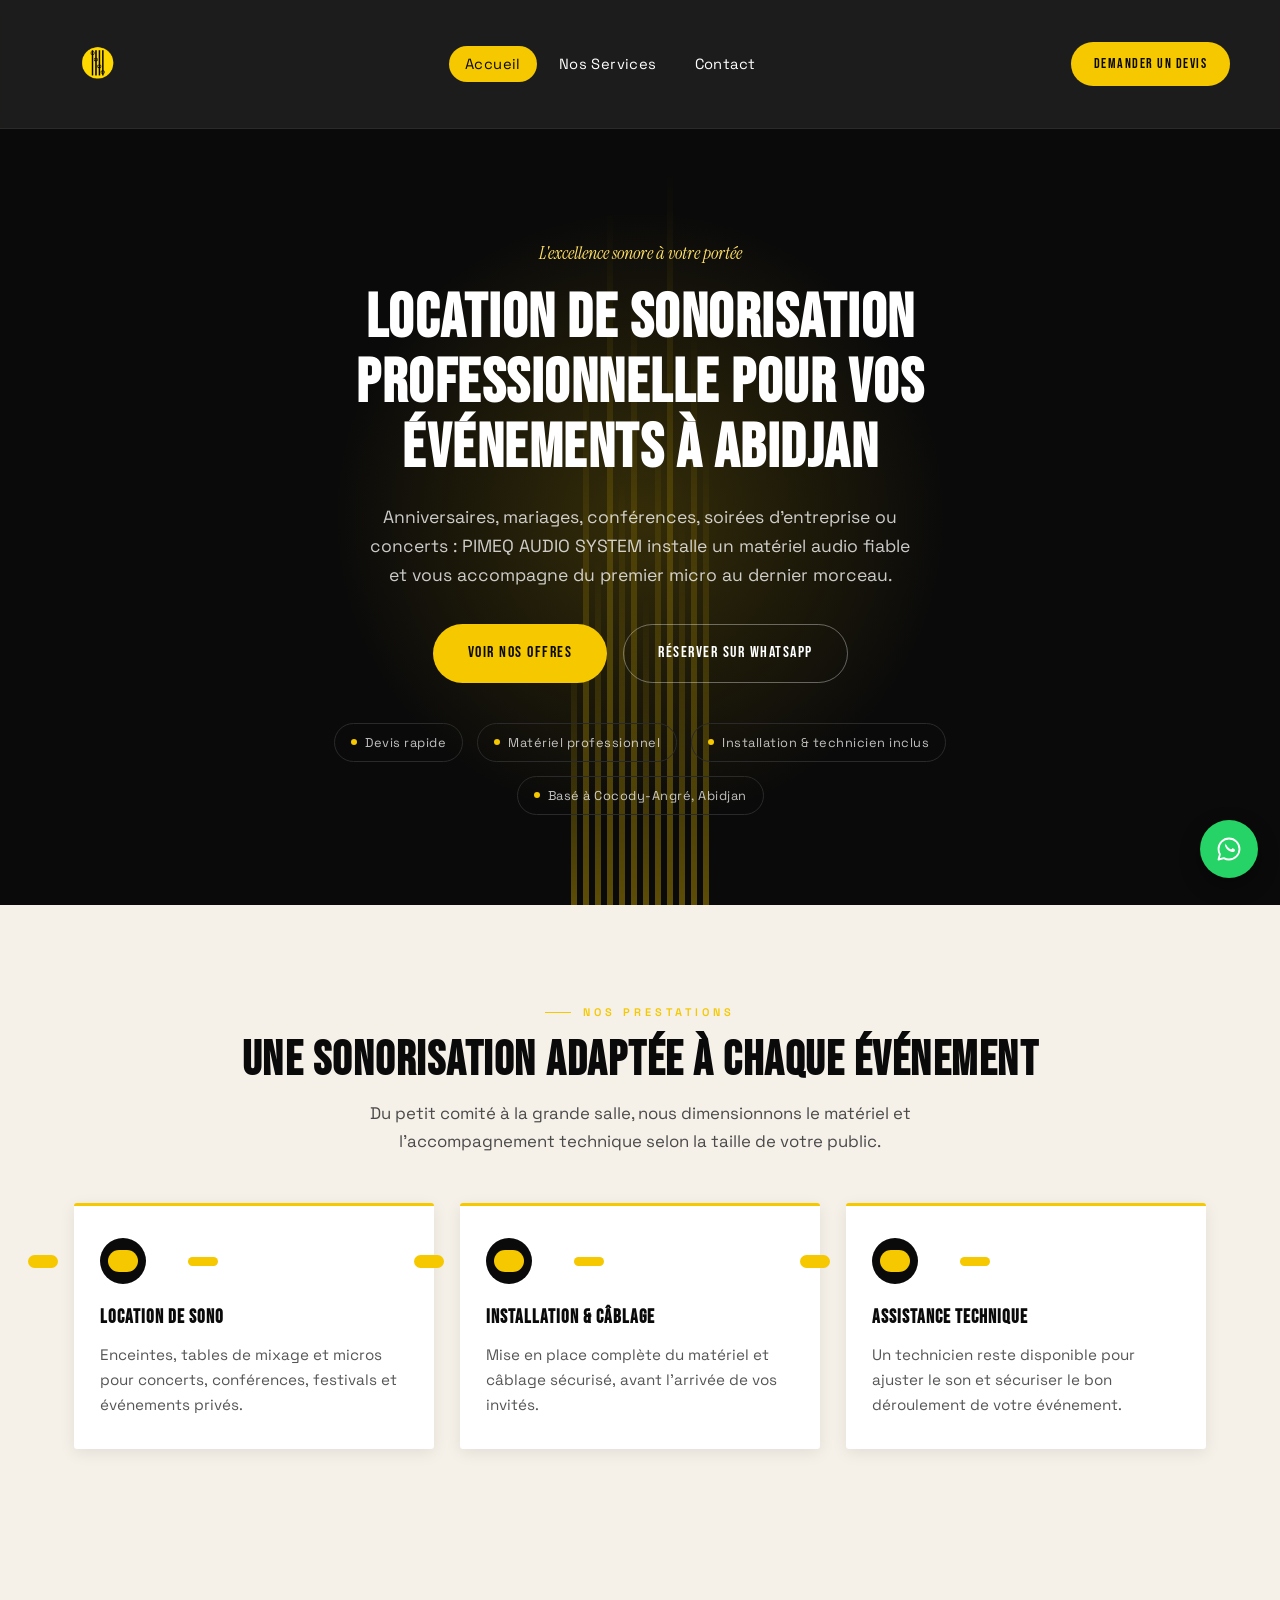
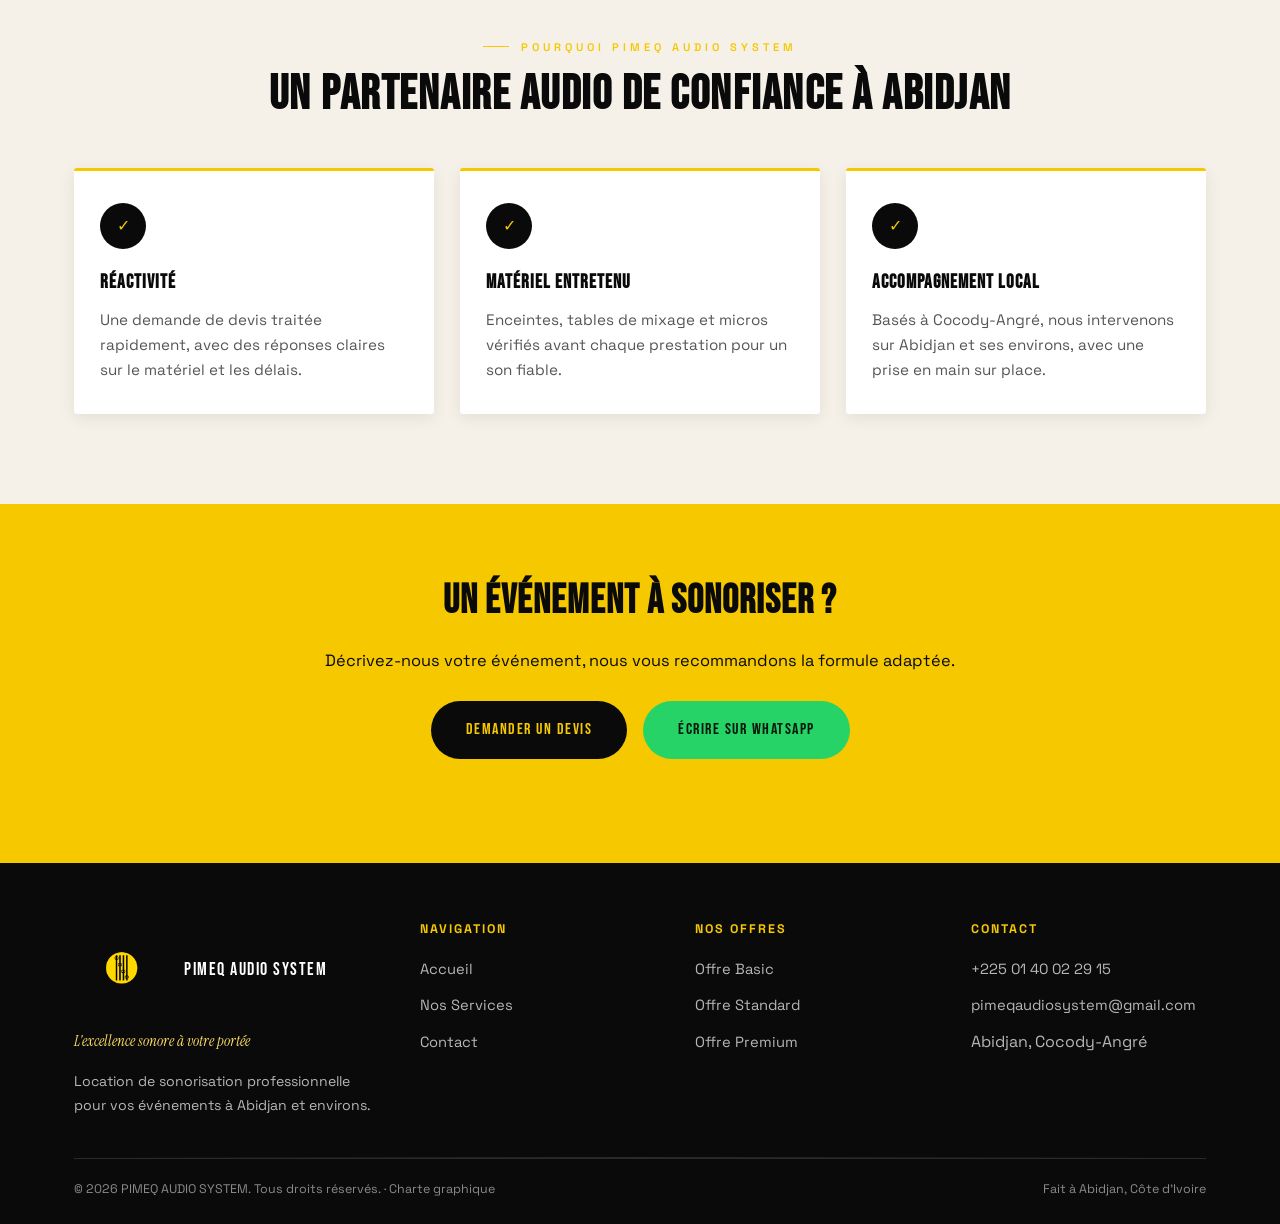
==== index.html @ aa755eb4 "plush_9/8/26" ====
<!DOCTYPE html>
<html lang="fr">
<head>
<meta charset="UTF-8">
<meta name="viewport" content="width=device-width, initial-scale=1.0">
<title>Location de Sonorisation à Abidjan | PIMEQ AUDIO SYSTEM</title>
<meta name="description" content="PIMEQ AUDIO SYSTEM loue du matériel de sonorisation professionnel à Abidjan (Cocody-Angré) pour vos anniversaires, mariages, conférences et concerts. Installation et technicien inclus. Devis rapide.">
<meta name="keywords" content="location sonorisation Abidjan, location sono Côte d'Ivoire, sonorisation événement, location enceintes Abidjan, DJ sono mariage Abidjan, PIMEQ AUDIO SYSTEM">
<meta name="robots" content="index, follow">
<link rel="canonical" href="https://www.pimeqaudiosystem.com/index.html">
<link rel="icon" href="assets/img/logo.png" type="image/png" >
<!-- <img src="assets/img/logo.png" alt="PIMEQ AUDIO SYSTEM" width="250px" height="250px" style="width:auto;" aria-hidden="true"> -->

<!-- Open Graph -->
<meta property="og:type" content="website">
<meta property="og:locale" content="fr_FR">
<meta property="og:site_name" content="PIMEQ AUDIO SYSTEM">
<meta property="og:title" content="Location de Sonorisation à Abidjan | PIMEQ AUDIO SYSTEM">
<meta property="og:description" content="Matériel audio professionnel, installation et assistance technique incluses. Trois formules adaptées à vos événements à Abidjan.">
<meta property="og:image" content="https://www.pimeqaudiosystem.com/assets/img/logo.png">
<meta property="og:url" content="https://www.pimeqaudiosystem.com/index.html">
<meta name="twitter:card" content="summary">
<meta name="twitter:title" content="Location de Sonorisation à Abidjan | PIMEQ AUDIO SYSTEM">
<meta name="twitter:description" content="Sonorisation professionnelle pour vos événements à Abidjan. Devis rapide, technicien inclus.">

<link rel="stylesheet" href="assets/css/styles.css">

<script type="application/ld+json">
{
  "@context": "https://schema.org",
  "@type": "LocalBusiness",
  "name": "PIMEQ AUDIO SYSTEM",
  "image": "https://www.pimeqaudiosystem.com/assets/img/logo.png",
  "url": "https://www.pimeqaudiosystem.com/",
  "telephone": "+225-01-40-02-29-15",
  "email": "pimeqaudiosystem@gmail.com",
  "description": "Location de matériel de sonorisation professionnel pour événements à Abidjan : anniversaires, mariages, conférences, soirées d'entreprise et concerts.",
  "priceRange": "60000 FCFA - 300000 FCFA",
  "address": {
    "@type": "PostalAddress",
    "streetAddress": "Cocody-Angré",
    "addressLocality": "Abidjan",
    "addressCountry": "CI"
  },
  "areaServed": {
    "@type": "City",
    "name": "Abidjan"
  }
}
</script>
</head>
<body>

<header class="site-header">
  <div class="container nav-wrap">
    <a href="index.html" class="brand" aria-label="Retour à l'accueil PIMEQ AUDIO SYSTEM">
      <img src="assets/img/logo.png" alt="PIMEQ AUDIO SYSTEM" width="300" height="300" style="width:auto;" aria-hidden="true">
    </a>
    <nav class="main-nav" aria-label="Navigation principale">
      <ul>
        <li><a href="index.html">Accueil</a></li>
        <li><a href="services.html">Nos Services</a></li>
        <li><a href="contact.html">Contact</a></li>
      </ul>
    </nav>
    <div class="nav-actions">
      <a href="contact.html" class="btn btn-primary btn-sm desktop-only">Demander un devis</a>
      <button class="nav-toggle" aria-label="Ouvrir le menu" aria-expanded="false"><span></span><span></span><span></span></button>
    </div>
  </div>
</header>

<main>

  <section class="hero">
    <div class="hero-glow" aria-hidden="true"></div>
    <div class="hero-bars" aria-hidden="true">
      <span style="height:35%; animation-delay:-0.1s;"></span>
      <span style="height:70%; animation-delay:-0.5s;"></span>
      <span style="height:45%; animation-delay:-1.1s;"></span>
      <span style="height:90%; animation-delay:-0.3s;"></span>
      <span style="height:55%; animation-delay:-0.8s;"></span>
      <span style="height:80%; animation-delay:-1.4s;"></span>
      <span style="height:40%; animation-delay:-0.6s;"></span>
      <span style="height:65%; animation-delay:-1.7s;"></span>
      <span style="height:95%; animation-delay:-0.2s;"></span>
      <span style="height:50%; animation-delay:-1.0s;"></span>
      <span style="height:75%; animation-delay:-0.4s;"></span>
      <span style="height:60%; animation-delay:-1.3s;"></span>
    </div>
    <div class="hero-content">
      <p class="hero-tag">L'excellence sonore à votre portée</p>
      <h1>Location de sonorisation professionnelle pour vos événements à Abidjan</h1>
      <p class="lede">Anniversaires, mariages, conférences, soirées d'entreprise ou concerts : PIMEQ AUDIO SYSTEM installe un matériel audio fiable et vous accompagne du premier micro au dernier morceau.</p>
      <div class="hero-ctas">
        <a href="services.html" class="btn btn-primary">Voir nos offres</a>
        <a href="https://wa.me/2250140022915?text=Bonjour%20PIMEQ%20AUDIO%20SYSTEM%2C%20je%20souhaite%20un%20devis%20pour%20la%20sonorisation%20de%20mon%20%C3%A9v%C3%A9nement." class="btn btn-outline" target="_blank" rel="noopener">Réserver sur WhatsApp</a>
      </div>
      <div class="hero-badges">
        <span class="hero-badge"><span class="dot"></span>Devis rapide</span>
        <span class="hero-badge"><span class="dot"></span>Matériel professionnel</span>
        <span class="hero-badge"><span class="dot"></span>Installation &amp; technicien inclus</span>
        <span class="hero-badge"><span class="dot"></span>Basé à Cocody-Angré, Abidjan</span>
      </div>
    </div>
  </section>

  <section class="section">
    <div class="container">
      <div class="section-head center">
        <p class="eyebrow">Nos prestations</p>
        <h2 class="section-title">Une sonorisation adaptée à chaque événement</h2>
        <p class="section-lede">Du petit comité à la grande salle, nous dimensionnons le matériel et l'accompagnement technique selon la taille de votre public.</p>
      </div>
      <div class="grid-3">
        <div class="feature-card">
          <div class="icon" aria-hidden="true">
            <span class="eq-icon"><span></span><span></span><span></span></span>
          </div>
          <h3>Location de sono</h3>
          <p>Enceintes, tables de mixage et micros pour concerts, conférences, festivals et événements privés.</p>
        </div>
        <div class="feature-card">
          <div class="icon" aria-hidden="true">
            <span class="eq-icon"><span></span><span></span><span></span></span>
          </div>
          <h3>Installation &amp; câblage</h3>
          <p>Mise en place complète du matériel et câblage sécurisé, avant l'arrivée de vos invités.</p>
        </div>
        <div class="feature-card">
          <div class="icon" aria-hidden="true">
            <span class="eq-icon"><span></span><span></span><span></span></span>
          </div>
          <h3>Assistance technique</h3>
          <p>Un technicien reste disponible pour ajuster le son et sécuriser le bon déroulement de votre événement.</p>
        </div>
      </div>
    </div>
  </section>

  <!-- <section class="section section--dark">
    <div class="container">
      <div class="section-head center">
        <p class="eyebrow">Nos offres</p>
        <h2 class="section-title">Trois formules, un seul objectif : un son impeccable</h2>
        <p class="section-lede">Choisissez la formule adaptée à la taille de votre événement, ou contactez-nous pour un devis personnalisé.</p>
      </div>

      <div class="offers-grid">
        <article class="offer-card">
          <p class="offer-name">Offre Basic</p>
          <p class="offer-usecase">Petits événements : anniversaires, réunions, soirées privées.</p>
          <p class="offer-price">60 000 <span class="fcfa">FCFA</span></p>
          <ul class="offer-list">
            <li>2 enceintes type woofer</li>
            <li>1 table de mixage</li>
            <li>2 micros</li>
            <li>Câblage complet</li>
            <li>Installation et assistance technique</li>
          </ul>
          <a href="offre-basic.html" class="btn btn-primary btn-block">Découvrir l'offre</a>
        </article>

        <article class="offer-card featured">
          <span class="offer-badge">Populaire</span>
          <p class="offer-name">Offre Standard</p>
          <p class="offer-usecase">Événements de taille moyenne : fêtes, cérémonies, réceptions.</p>
          <p class="offer-price">80 000 <span class="fcfa">FCFA</span></p>
          <ul class="offer-list">
            <li>2 enceintes type colonnes</li>
            <li>1 table de mixage</li>
            <li>2 micros</li>
            <li>Câblage complet</li>
            <li>Installation et assistance technique</li>
          </ul>
          <a href="offre-standard.html" class="btn btn-primary btn-block">Découvrir l'offre</a>
        </article>

        <article class="offer-card">
          <p class="offer-name">Offre Premium</p>
          <p class="offer-usecase">Grands événements : concerts, mariages, conférences.</p>
          <p class="offer-price">300 000 <span class="fcfa">FCFA</span></p>
          <ul class="offer-list">
            <li>Enceintes colonnes et woofers</li>
            <li>1 table de mixage</li>
            <li>2 micros</li>
            <li>Câblage complet</li>
            <li>Installation et assistance technique</li>
          </ul>
          <a href="offre-premium.html" class="btn btn-primary btn-block">Découvrir l'offre</a>
        </article>
      </div>
    </div>
  </section> -->
<!-- pourquoi nous choisir -->
  <section class="section">
    <div class="container">
      <div class="section-head center">
        <p class="eyebrow">Pourquoi PIMEQ AUDIO SYSTEM</p>
        <h2 class="section-title">Un partenaire audio de confiance à Abidjan</h2>
      </div>
      <div class="grid-3">
        <div class="feature-card">
          <div class="icon" aria-hidden="true">✓</div>
          <h3>Réactivité</h3>
          <p>Une demande de devis traitée rapidement, avec des réponses claires sur le matériel et les délais.</p>
        </div>
        <div class="feature-card">
          <div class="icon" aria-hidden="true">✓</div>
          <h3>Matériel entretenu</h3>
          <p>Enceintes, tables de mixage et micros vérifiés avant chaque prestation pour un son fiable.</p>
        </div>
        <div class="feature-card">
          <div class="icon" aria-hidden="true">✓</div>
          <h3>Accompagnement local</h3>
          <p>Basés à Cocody-Angré, nous intervenons sur Abidjan et ses environs, avec une prise en main sur place.</p>
        </div>
      </div>
    </div>
  </section>

  <section class="cta-band">
    <div class="container">
      <h2>Un événement à sonoriser ?</h2>
      <p>Décrivez-nous votre événement, nous vous recommandons la formule adaptée.</p>
      <div class="hero-ctas">
        <a href="contact.html" class="btn btn-dark">Demander un devis</a>
        <a href="https://wa.me/2250140022915" class="btn btn-whatsapp" target="_blank" rel="noopener">Écrire sur WhatsApp</a>
      </div>
    </div>
  </section>

</main>

<footer class="site-footer">
  <div class="container">
    <div class="footer-grid">
      <div>
        <div class="footer-brand">
          <img src="assets/img/logo.png" alt="" width="30" height="30" style="width:auto;">
          <span class="footer-brand-text">PIMEQ AUDIO SYSTEM</span>
        </div>
        <p class="footer-tag">L'excellence sonore à votre portée</p>
        <p style="max-width:320px; font-size:0.88rem;">Location de sonorisation professionnelle pour vos événements à Abidjan et environs.</p>
      </div>
      <div class="footer-col">
        <h4>Navigation</h4>
        <ul>
          <li><a href="index.html">Accueil</a></li>
          <li><a href="services.html">Nos Services</a></li>
          <li><a href="contact.html">Contact</a></li>
        </ul>
      </div>
      <div class="footer-col">
        <h4>Nos Offres</h4>
        <ul>
          <li><a href="offre-basic.html">Offre Basic</a></li>
          <li><a href="offre-standard.html">Offre Standard</a></li>
          <li><a href="offre-premium.html">Offre Premium</a></li>
        </ul>
      </div>
      <div class="footer-col">
        <h4>Contact</h4>
        <ul>
          <li><a href="tel:+2250140022915">+225 01 40 02 29 15</a></li>
          <li><a href="mailto:pimeqaudiosystem@gmail.com">pimeqaudiosystem@gmail.com</a></li>
          <li>Abidjan, Cocody-Angré</li>
        </ul>
      </div>
    </div>
    <div class="divider"></div>
    <div class="footer-bottom">
      <span>© <span data-year></span> PIMEQ AUDIO SYSTEM. Tous droits réservés. · <a href="charte-graphique.html">Charte graphique</a></span>
      <span>Fait à Abidjan, Côte d'Ivoire</span>
    </div>
  </div>
</footer>

<a href="https://wa.me/2250140022915?text=Bonjour%20PIMEQ%20AUDIO%20SYSTEM" class="whatsapp-float" aria-label="Contactez-nous sur WhatsApp" target="_blank" rel="noopener">
  <svg width="28" height="28" viewBox="0 0 24 24" fill="none" xmlns="http://www.w3.org/2000/svg" aria-hidden="true">
    <path d="M12 3C7.03 3 3 7.03 3 12c0 1.66.45 3.22 1.24 4.56L3 21l4.62-1.2A8.94 8.94 0 0012 21c4.97 0 9-4.03 9-9s-4.03-9-9-9z" stroke="currentColor" stroke-width="1.6" stroke-linejoin="round"/>
    <path d="M8.8 8.6c.15-.55.85-.5 1.15.1.3.6.75 1.45 1.35 2.1.6.65 1.4 1.15 2 1.4.6.25.9-.1 1.3-.5.4-.4.7-.35 1.1-.1.4.25 1.2.75 1.35 1 .15.25.15.85-.1 1.2-.35.5-1.15.9-1.9.85-1.5-.1-3.35-1.05-4.5-2.2-1.15-1.15-1.9-2.6-2.05-3.85-.1-.6.1-1.15.3-1.5z" fill="currentColor"/>
  </svg>
</a>

<script src="assets/js/main.js"></script>
</body>
</html>
---- assets/css/styles.css ----
/* ==========================================================================
   PIMEQ AUDIO SYSTEM — Feuille de style principale
   Basée sur la charte graphique officielle de la marque.
   ========================================================================== */

@import url('https://fonts.googleapis.com/css2?family=Bebas+Neue&family=Space+Grotesk:ital,wght@0,300;0,400;0,500;0,600;0,700;1,400&family=Instrument+Serif:ital@0;1&display=swap');

:root {
  /* Couleurs de marque (charte graphique officielle) */
  --yellow: #F5C800;
  --yellow-soft: #FFE066;
  --black: #0A0A0A;
  --dark: #111111;
  --gray-dark: #1A1A1A;
  --gray-mid: #2A2A2A;
  --gray-light: #8A8A8A;
  --white: #FFFFFF;
  --off-white: #F5F0E8;

  --success: #22C55E;
  --danger: #EF4444;

  /* Typographie */
  --font-display: 'Bebas Neue', sans-serif;
  --font-body: 'Space Grotesk', sans-serif;
  --font-accent: 'Instrument Serif', serif;

  /* Rythme */
  --radius: 3px;
  --container: 1180px;
  --shadow-card: 0 12px 30px rgba(0,0,0,0.35);
  --shadow-soft: 0 4px 16px rgba(0,0,0,0.08);
}

/* ---------- Reset ---------- */
* { margin: 0; padding: 0; box-sizing: border-box; }
html { scroll-behavior: smooth; }
body {
  font-family: var(--font-body);
  background: var(--off-white);
  color: var(--black);
  line-height: 1.65;
  min-height: 100vh;
  display: flex;
  flex-direction: column;
  overflow-x: hidden;
}
img { max-width: 100%; display: block; }
a { color: inherit; }
ul { list-style: none; }
main { flex: 1; }
.visually-hidden {
  position: absolute; width: 1px; height: 1px;
  overflow: hidden; clip: rect(0 0 0 0); white-space: nowrap;
}
:focus-visible {
  outline: 3px solid var(--yellow);
  outline-offset: 2px;
}

@media (prefers-reduced-motion: reduce) {
  *, *::before, *::after { animation-duration: 0.001ms !important; animation-iteration-count: 1 !important; transition-duration: 0.001ms !important; scroll-behavior: auto !important; }
}

/* ---------- Utility ---------- */
.container { max-width: var(--container); margin: 0 auto; padding: 0 24px; }
.eyebrow {
  font-size: 11px; letter-spacing: 4px; text-transform: uppercase;
  color: var(--yellow); display: inline-flex; align-items: center; gap: 12px;
  font-weight: 600; margin-bottom: 14px;
}
.eyebrow::before { content: ''; width: 26px; height: 1px; background: var(--yellow); display: block; }
.section-title {
  font-family: var(--font-display);
  font-size: clamp(30px, 4.2vw, 48px);
  letter-spacing: 1.5px;
  line-height: 1.05;
  color: var(--black);
  margin-bottom: 14px;
}
.section-lede {
  max-width: 640px;
  color: #4a4a4a;
  font-size: 1.05rem;
}
.section {
  padding: 90px 0;
}
.section--dark {
  background: var(--black);
  color: var(--white);
}
.section--dark .section-title { color: var(--white); }
.section--dark .section-lede { color: rgba(255,255,255,0.7); }
.section-head { margin-bottom: 48px; }
.section-head.center { text-align: center; }
.section-head.center .section-lede { margin: 0 auto; }
.section-head.center .eyebrow { justify-content: center; }
.divider { height: 1px; background: linear-gradient(to right, transparent, var(--gray-mid), transparent); }

/* ---------- Boutons ---------- */
.btn {
  display: inline-flex; align-items: center; justify-content: center; gap: 10px;
  font-family: var(--font-display);
  font-size: 1rem; letter-spacing: 1.5px;
  padding: 15px 34px;
  border-radius: 30px;
  border: 1.5px solid transparent;
  cursor: pointer;
  text-decoration: none;
  transition: transform 0.18s ease, background 0.2s ease, color 0.2s ease, border-color 0.2s ease, box-shadow 0.2s ease;
  white-space: nowrap;
}
.btn:hover { transform: translateY(-2px); }
.btn:active { transform: translateY(0); }
.btn-primary { background: var(--yellow); color: var(--black); }
.btn-primary:hover { background: var(--black); color: var(--yellow); border-color: var(--yellow); box-shadow: var(--shadow-card); }
.btn-outline { background: transparent; color: var(--white); border-color: rgba(255,255,255,0.35); }
.btn-outline:hover { border-color: var(--yellow); color: var(--yellow); }
.btn-dark { background: var(--black); color: var(--yellow); }
.btn-dark:hover { background: var(--yellow); color: var(--black); }
.btn-whatsapp { background: #25D366; color: #06170c; }
.btn-whatsapp:hover { background: #128C4A; color: #fff; }
.btn-block { width: 100%; }
.btn-sm { padding: 10px 22px; font-size: 0.85rem; }

/* ---------- Icône égaliseur (signature de marque) ---------- */
.eq-icon {
  display: inline-flex; align-items: center; gap: 50px; height: 22px;
}
.eq-icon span {
  width: 30px; border-radius: 30px; background: currentColor;
  display: block;
  animation: eq-bounce 1.1s ease-in-out infinite;
}
.eq-icon span:nth-child(1) { height: 60%; animation-delay: -0.9s; }
.eq-icon span:nth-child(2) { height: 100%; animation-delay: -0.6s; }
.eq-icon span:nth-child(3) { height: 40%; animation-delay: -0.3s; }
@keyframes eq-bounce {
  0%, 100% { transform: scaleY(0.4); }
  50% { transform: scaleY(1); }
}

/* ---------- En-tête / Navigation ---------- */
.site-header {
  position: sticky; top: 0; z-index: 100;
  background: rgba(10,10,10,0.92);
  backdrop-filter: blur(8px);
  border-bottom: 1px solid var(--gray-mid);
}
.nav-wrap {
  display: flex; align-items: center; justify-content: space-between;
  padding: 14px 0;
  gap: 20px;
}
.brand {
  display: flex; align-items: center; gap: 12px;
  text-decoration: none;
  color: var(--white);
}
.brand img { height: 100px; width: auto; }
.brand-fallback-icon {
  width: 34px; height: 34px; border-radius: 50%;
  background: var(--yellow); color: var(--black);
  display: flex; align-items: center; justify-content: center;
}
.brand-text {
  font-family: var(--font-display);
  font-size: 1.15rem; letter-spacing: 2px; line-height: 1;
}
.brand-tag {
  display: block;
  font-family: var(--font-accent); font-style: italic;
  font-size: 0.65rem; letter-spacing: 0.5px; color: var(--gray-light);
  margin-top: 2px;
}
.main-nav ul { display: flex; align-items: center; gap: 6px; }
.main-nav a {
  color: var(--white);
  text-decoration: none;
  font-size: 0.92rem;
  letter-spacing: 0.4px;
  padding: 9px 16px;
  border-radius: 20px;
  transition: background 0.2s, color 0.2s;
}
.main-nav a.active,
.main-nav a:hover { background: var(--yellow); color: var(--black); }
.nav-actions { display: flex; align-items: center; gap: 10px; }
.nav-toggle {
  display: none;
  background: none; border: none; color: var(--white);
  width: 40px; height: 40px; cursor: pointer;
  flex-direction: column; align-items: center; justify-content: center; gap: 5px;
}
.nav-toggle span { width: 22px; height: 2px; background: var(--white); display: block; transition: 0.2s; }

@media (max-width: 880px) {
  .main-nav {
    position: fixed; inset: 68px 0 0 0;
    background: var(--black);
    transform: translateY(-110%);
    transition: transform 0.3s ease;
    padding: 20px 24px;
    overflow-y: auto;
  }
  .main-nav.open { transform: translateY(0); }
  .main-nav ul { flex-direction: column; align-items: stretch; gap: 4px; }
  .main-nav a { display: block; padding: 14px 18px; font-size: 1.05rem; }
  .nav-toggle { display: flex; }
  .nav-actions .btn-primary.desktop-only { display: none; }
}

/* ---------- Bandeau fil d'Ariane ---------- */
.breadcrumb {
  background: var(--gray-dark);
  color: var(--gray-light);
  font-size: 0.82rem;
  padding: 14px 0;
}
.breadcrumb a { color: var(--gray-light); text-decoration: none; }
.breadcrumb a:hover { color: var(--yellow); }
.breadcrumb span[aria-current] { color: var(--yellow); }

/* ---------- Hero ---------- */
.hero {
  position: relative;
  background: var(--black);
  color: var(--white);
  padding: 110px 0 90px;
  overflow: hidden;
  text-align: center;
}
.hero-bars {
  position: absolute; inset: 0;
  display: flex; align-items: flex-end; justify-content: center; gap: 6px;
  padding: 0 20px 0;
  opacity: 0.35;
  z-index: 0;
}
.hero-bars span {
  width: 6px; border-radius: 3px 3px 0 0;
  background: linear-gradient(to top, var(--yellow), transparent);
  animation: bar-pulse 2.2s ease-in-out infinite;
}
@keyframes bar-pulse {
  0%, 100% { transform: scaleY(0.25); }
  50% { transform: scaleY(1); }
}
.hero-glow {
  position: absolute; width: 620px; height: 620px; border-radius: 50%;
  background: radial-gradient(circle, rgba(245,200,0,0.18) 0%, transparent 70%);
  top: 50%; left: 50%; transform: translate(-50%, -50%);
  animation: pulse 4.5s ease-in-out infinite;
  z-index: 0;
}
@keyframes pulse {
  0%, 100% { transform: translate(-50%,-50%) scale(1); opacity: 0.6; }
  50% { transform: translate(-50%,-50%) scale(1.25); opacity: 1; }
}
.hero-content { position: relative; z-index: 1; max-width: 780px; margin: 0 auto; padding: 0 20px; }
.hero-tag {
  font-family: var(--font-accent); font-style: italic;
  color: var(--yellow-soft); font-size: 1.1rem; margin-bottom: 18px;
}
.hero h1 {
  font-family: var(--font-display);
  font-size: clamp(34px, 6vw, 62px);
  letter-spacing: 1.5px;
  line-height: 1.05;
  margin-bottom: 22px;
}
.hero p.lede {
  font-size: 1.1rem;
  color: rgba(255,255,255,0.78);
  max-width: 560px;
  margin: 0 auto 34px;
}
.hero-ctas { display: flex; justify-content: center; gap: 16px; flex-wrap: wrap; margin-bottom: 40px; }
.hero-badges {
  display: flex; justify-content: center; gap: 14px; flex-wrap: wrap;
}
.hero-badge {
  font-size: 0.8rem; letter-spacing: 0.5px;
  color: rgba(255,255,255,0.75);
  border: 1px solid var(--gray-mid);
  border-radius: 20px;
  padding: 8px 16px;
  display: inline-flex; align-items: center; gap: 8px;
}
.hero-badge .dot { width: 6px; height: 6px; border-radius: 50%; background: var(--yellow); }

.page-hero {
  background: var(--black);
  color: var(--white);
  padding: 70px 0 60px;
  text-align: center;
  position: relative;
  overflow: hidden;
}
.page-hero .eyebrow { justify-content: center; }
.page-hero h1 {
  font-family: var(--font-display);
  font-size: clamp(30px, 4.6vw, 50px);
  letter-spacing: 1.5px;
}
.page-hero p { color: rgba(255,255,255,0.72); max-width: 560px; margin: 14px auto 0; }

/* ---------- Cartes génériques ---------- */
.card {
  background: var(--white);
  border-radius: var(--radius);
  box-shadow: var(--shadow-soft);
  padding: 34px 28px;
}
.card-dark {
  background: var(--gray-dark);
  color: var(--white);
  border-radius: var(--radius);
  padding: 34px 28px;
  border: 1px solid var(--gray-mid);
}

/* ---------- Grille "Pourquoi nous choisir" / services ---------- */
.grid-3 { display: grid; grid-template-columns: repeat(3, 1fr); gap: 26px; }
.grid-2 { display: grid; grid-template-columns: repeat(2, 1fr); gap: 26px; }
@media (max-width: 900px) { .grid-3 { grid-template-columns: 1fr; } .grid-2 { grid-template-columns: 1fr; } }

.feature-card {
  background: var(--white);
  border-radius: var(--radius);
  padding: 32px 26px;
  box-shadow: var(--shadow-soft);
  border-top: 3px solid var(--yellow);
}
.feature-card .icon {
  width: 46px; height: 46px; border-radius: 50%;
  background: var(--black); color: var(--yellow);
  display: flex; align-items: center; justify-content: center;
  margin-bottom: 18px;
}
.feature-card h3 { font-family: var(--font-display); font-size: 1.2rem; letter-spacing: 1px; margin-bottom: 8px; }
.feature-card p { color: #555; font-size: 0.95rem; }

/* ---------- Offres / Pricing ---------- */
.offers-grid {
  display: grid;
  grid-template-columns: repeat(3, 1fr);
  gap: 26px;
  align-items: stretch;
}
@media (max-width: 980px) { .offers-grid { grid-template-columns: 1fr; max-width: 420px; margin: 0 auto; } }

.offer-card {
  background: var(--gray-dark);
  color: var(--white);
  border-radius: var(--radius);
  border: 1px solid var(--gray-mid);
  padding: 38px 30px;
  display: flex;
  flex-direction: column;
  position: relative;
}
.offer-card.featured {
  background: var(--black);
  border: 1.5px solid var(--yellow);
  box-shadow: var(--shadow-card);
  transform: translateY(-10px);
}
.offer-badge {
  position: absolute; top: -13px; right: 28px;
  background: var(--yellow); color: var(--black);
  font-family: var(--font-display); letter-spacing: 1.5px;
  font-size: 0.72rem; padding: 6px 14px; border-radius: 20px;
}
.offer-name { font-family: var(--font-display); font-size: 1.5rem; letter-spacing: 1.5px; margin-bottom: 6px; }
.offer-usecase { color: var(--gray-light); font-size: 0.88rem; margin-bottom: 22px; min-height: 40px; }
.offer-price {
  font-family: var(--font-display);
  font-size: 2.1rem; letter-spacing: 1px;
  color: var(--yellow);
  margin-bottom: 4px;
}
.offer-price .fcfa { font-size: 0.95rem; font-family: var(--font-body); color: var(--gray-light); margin-left: 4px; }
.offer-list { margin: 24px 0 30px; display: flex; flex-direction: column; gap: 12px; }
.offer-list li { display: flex; align-items: flex-start; gap: 10px; font-size: 0.92rem; color: rgba(255,255,255,0.88); }
.offer-list li::before {
  content: '✓'; color: var(--yellow); font-weight: 700; flex-shrink: 0;
}
.offer-card .btn { margin-top: auto; }
.offer-actions { display: flex; flex-direction: column; gap: 10px; margin-top: auto; }

.detail-card {
  background: var(--gray-dark);
  color: var(--white);
  border: 1px solid var(--gray-mid);
  border-radius: var(--radius);
  padding: 44px;
  max-width: 640px;
  margin: -60px auto 0;
  position: relative;
  z-index: 2;
  box-shadow: var(--shadow-card);
}

/* ---------- FAQ ---------- */
.faq {
  max-width: 760px; margin: 0 auto;
  display: flex; flex-direction: column; gap: 14px;
}
.faq-item {
  background: var(--yellow);
  border-radius: var(--radius);
  box-shadow: var(--shadow-soft);
  overflow: hidden;
}
.faq-item summary {
  cursor: pointer; list-style: none;
  padding: 20px 26px;
  font-family: var(--font-display);
  letter-spacing: 0.5px;
  display: flex; align-items: center; justify-content: space-between; gap: 16px;
}
.faq-item summary::-webkit-details-marker { display: none; }
.faq-item summary::after {
  content: '+'; font-size: 1.4rem; color: var(--black); transition: transform 0.2s;
}
.faq-item[open] summary::after { transform: rotate(45deg); }
.faq-item .faq-a { padding: 0 26px 22px; color: #4a4a4a; font-size: 0.95rem; }

/* ---------- Formulaires ---------- */
.form-layout {
  display: grid;
  grid-template-columns: 1fr 1.3fr;
  gap: 30px;
  align-items: start;
}
@media (max-width: 860px) { .form-layout { grid-template-columns: 1fr; } }

.form-card {
  background: var(--white);
  border-radius: var(--radius);
  box-shadow: var(--shadow-soft);
  padding: 36px 32px;
}
form { display: flex; flex-direction: column; gap: 16px; }
.field { display: flex; flex-direction: column; gap: 6px; }
label { font-size: 0.85rem; font-weight: 600; letter-spacing: 0.3px; }
input, textarea, select {
  padding: 12px 14px;
  border: 1.5px solid #ddd;
  border-radius: var(--radius);
  font-size: 0.95rem;
  font-family: var(--font-body);
  background: #fafafa;
  transition: border 0.2s, background 0.2s;
}
input:focus, textarea:focus, select:focus {
  border-color: var(--yellow);
  outline: none;
  background: #fffef5;
}
.success-message {
  display: none;
  background: #e6f7ec;
  color: #14603a;
  border: 1px solid #b6e3c6;
  border-radius: var(--radius);
  padding: 14px 16px;
  font-size: 0.92rem;
}
.success-message.visible { display: block; }
.offer-summary {
  background: var(--gray-dark);
  color: var(--white);
  border-radius: var(--radius);
  padding: 30px 26px;
}
.offer-summary h3 { font-family: var(--font-display); letter-spacing: 1px; color: var(--yellow); margin-bottom: 10px; }
.offer-summary .price { font-family: var(--font-display); font-size: 1.6rem; margin-bottom: 14px; }
.offer-summary ul { display: flex; flex-direction: column; gap: 8px; margin-bottom: 20px; font-size: 0.9rem; color: rgba(255,255,255,0.85); }
.offer-summary ul li::before { content: '✓ '; color: var(--yellow); }
.divider-or {
  display: flex; align-items: center; gap: 12px;
  font-size: 0.75rem; letter-spacing: 2px; color: var(--gray-light);
  text-transform: uppercase; margin: 6px 0;
}
.divider-or::before, .divider-or::after { content: ''; flex: 1; height: 1px; background: var(--gray-mid); }

/* ---------- Contact ---------- */
.contact-grid { display: grid; grid-template-columns: 1fr 1fr; gap: 26px; margin-bottom: 40px; }
@media (max-width: 860px) { .contact-grid { grid-template-columns: 1fr; } }
.contact-card {
  background: var(--white);
  border-radius: var(--radius);
  box-shadow: var(--shadow-soft);
  padding: 26px;
  display: flex; align-items: center; gap: 16px;
  text-decoration: none;
}
.contact-card .icon {
  width: 44px; height: 44px; border-radius: 50%;
  background: var(--black); color: var(--yellow);
  display: flex; align-items: center; justify-content: center; flex-shrink: 0;
}
.contact-card h3 { font-size: 0.78rem; letter-spacing: 1.5px; text-transform: uppercase; color: var(--gray-light); margin-bottom: 3px; }
.contact-card p { font-weight: 600; color: var(--black); }
.map-frame {
  border: 0; width: 100%; height: 340px; border-radius: var(--radius);
  filter: grayscale(0.15) contrast(1.05);
}

/* ---------- CTA final ---------- */
.cta-band {
  background: var(--yellow);
  color: var(--black);
  padding: 64px 0;
  text-align: center;
}
.cta-band h2 { font-family: var(--font-display); font-size: clamp(26px, 4vw, 40px); letter-spacing: 1px; margin-bottom: 14px; }
.cta-band p { margin-bottom: 26px; font-size: 1.02rem; }
.cta-band .btn-dark:hover { background: var(--black); color: var(--yellow); }

/* ---------- Pied de page ---------- */
.site-footer {
  background: var(--black);
  color: rgba(255,255,255,0.7);
  padding: 56px 0 24px;
  margin-top: auto;
}
.footer-grid {
  display: grid;
  grid-template-columns: 1.3fr 1fr 1fr 1fr;
  gap: 40px;
  margin-bottom: 40px;
}
@media (max-width: 780px) { .footer-grid { grid-template-columns: 1fr; gap: 30px; } }
.footer-brand { display: flex; align-items: center; gap: 10px; margin-bottom: 10px; }
.footer-brand img { height: 100px; }
.footer-brand-text { font-family: var(--font-display); color: var(--white); font-size: 1.1rem; letter-spacing: 1.5px; }
.footer-tag { font-family: var(--font-accent); font-style: italic; color: var(--yellow-soft); font-size: 0.95rem; margin-bottom: 16px; }
.footer-col h4 { font-size: 0.78rem; letter-spacing: 2px; text-transform: uppercase; color: var(--yellow); margin-bottom: 16px; }
.footer-col ul { display: flex; flex-direction: column; gap: 10px; }
.footer-col a { text-decoration: none; color: rgba(255,255,255,0.7); font-size: 0.92rem; transition: color 0.2s; }
.footer-col a:hover { color: var(--yellow); }
.footer-bottom {
  border-top: 1px solid var(--gray-mid);
  padding-top: 20px;
  display: flex; justify-content: space-between; flex-wrap: wrap; gap: 10px;
  font-size: 0.78rem; color: var(--gray-light);
}
.footer-bottom a { color: var(--gray-light); text-decoration: none; }
.footer-bottom a:hover { color: var(--yellow); }

/* ---------- Bandeau WhatsApp flottant ---------- */
.whatsapp-float {
  position: fixed; bottom: 22px; right: 22px; z-index: 200;
  width: 58px; height: 58px; border-radius: 50%;
  background: #25D366; color: #fff;
  display: flex; align-items: center; justify-content: center;
  box-shadow: 0 8px 20px rgba(0,0,0,0.35);
  text-decoration: none;
  transition: transform 0.2s;
}
.whatsapp-float:hover { transform: scale(1.08); }

@media (max-width: 600px) {
  .section { padding: 60px 0; }
  .hero { padding: 90px 0 70px; }
}
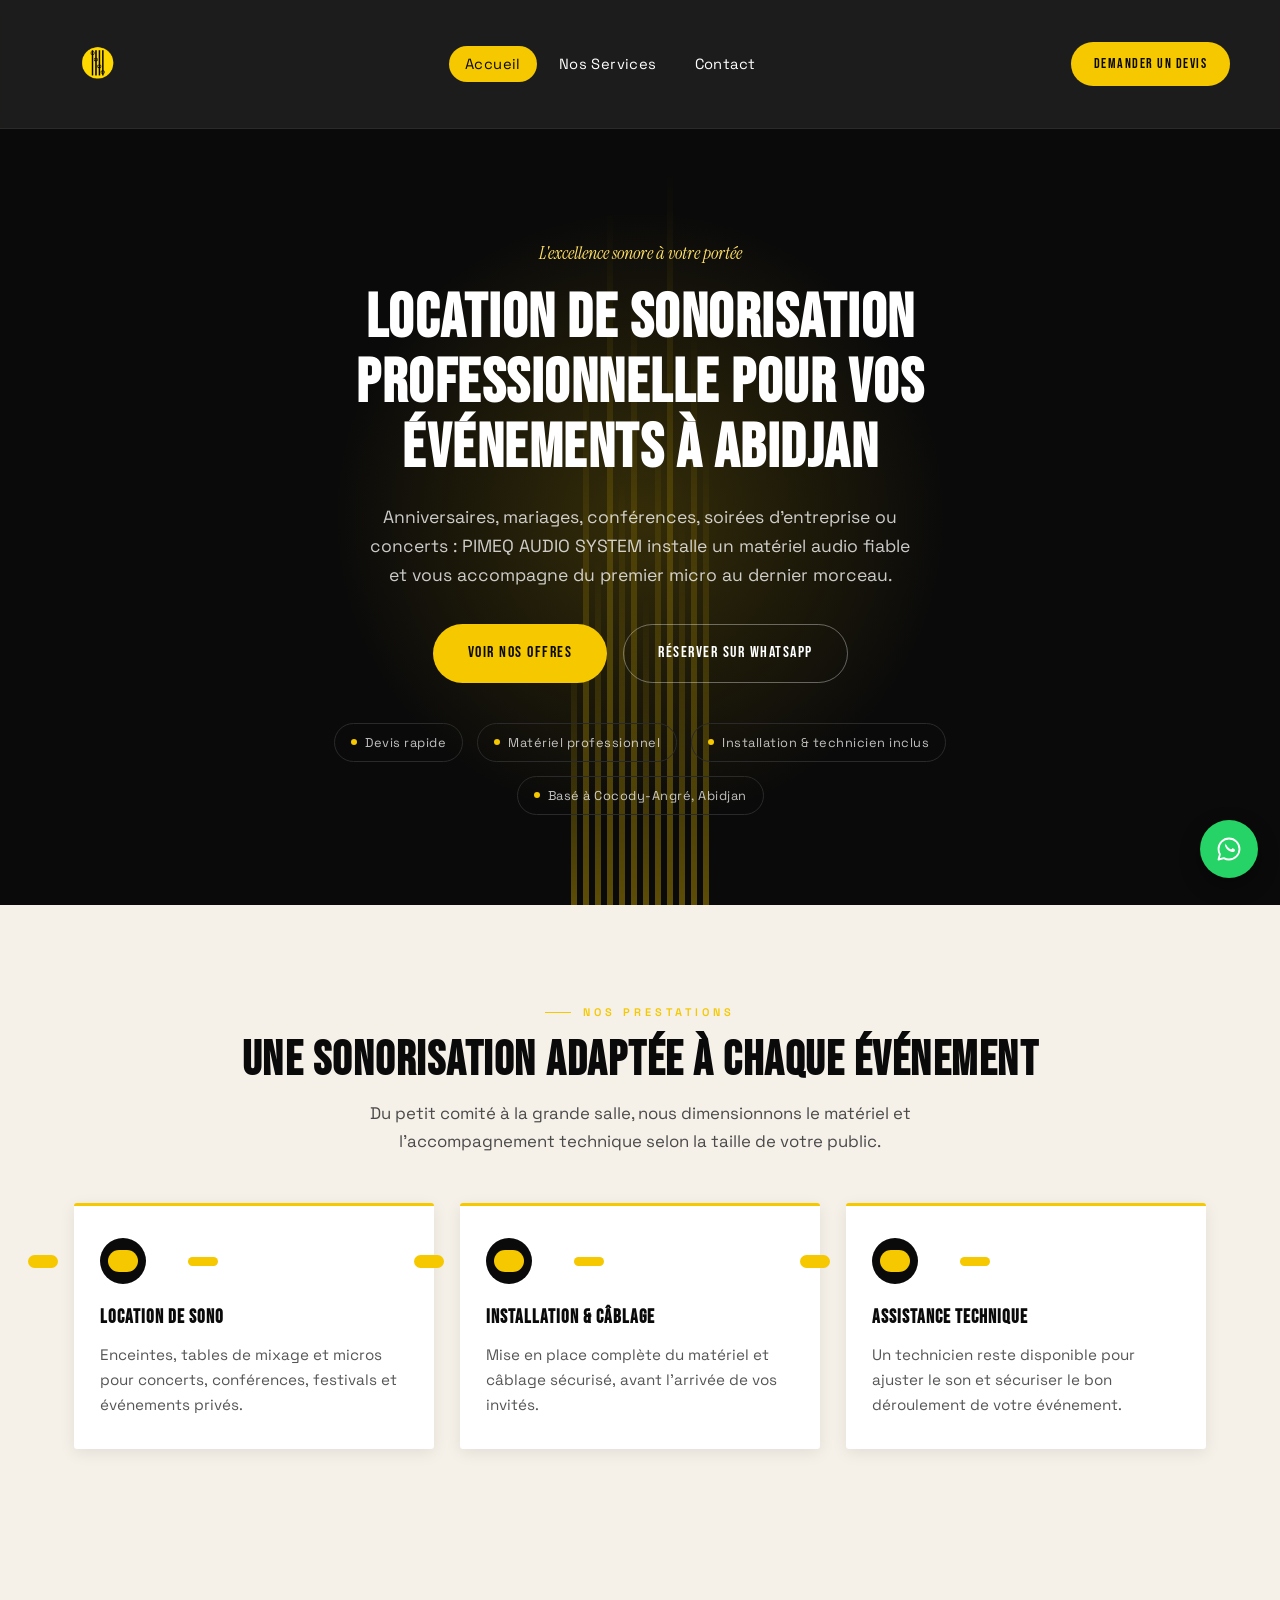
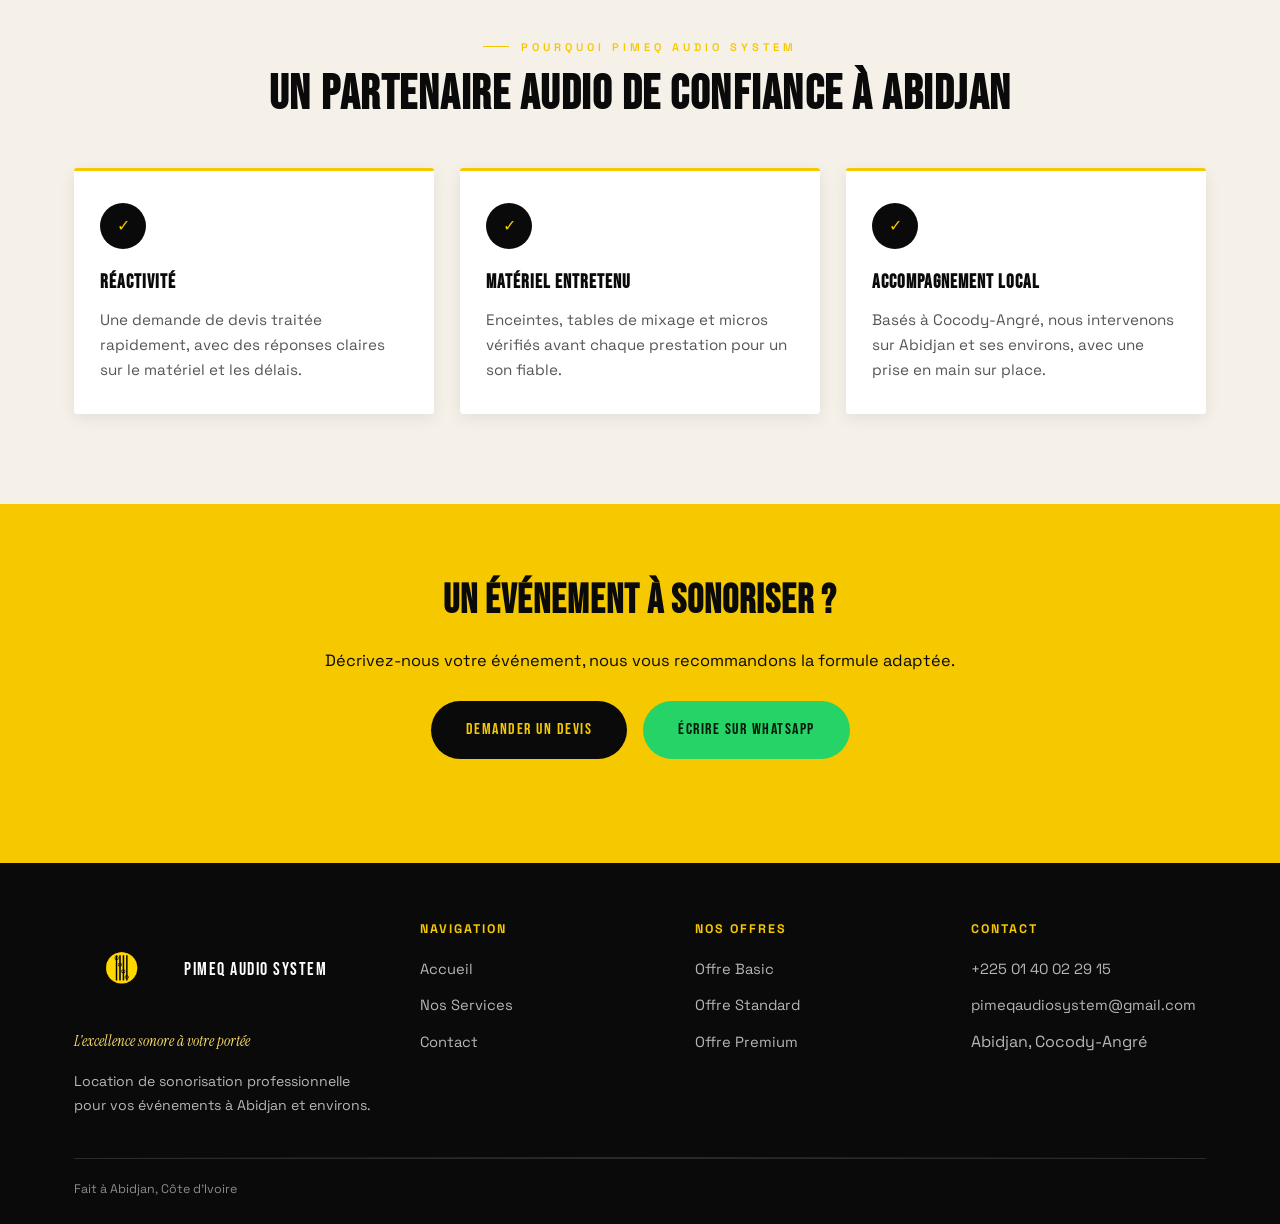
==== commit 3fc301fc: "Comment out copyright notice in index.html Comment out copyright notice in footer" ====
--- a/index.html
+++ b/index.html
@@ -270,7 +270,7 @@
     </div>
     <div class="divider"></div>
     <div class="footer-bottom">
-      <span>© <span data-year></span> PIMEQ AUDIO SYSTEM. Tous droits réservés. · <a href="charte-graphique.html">Charte graphique</a></span>
+      <!-- <span>© <span data-year></span> PIMEQ AUDIO SYSTEM. Tous droits réservés. · <a href="charte-graphique.html">Charte graphique</a></span> -->
       <span>Fait à Abidjan, Côte d'Ivoire</span>
     </div>
   </div>
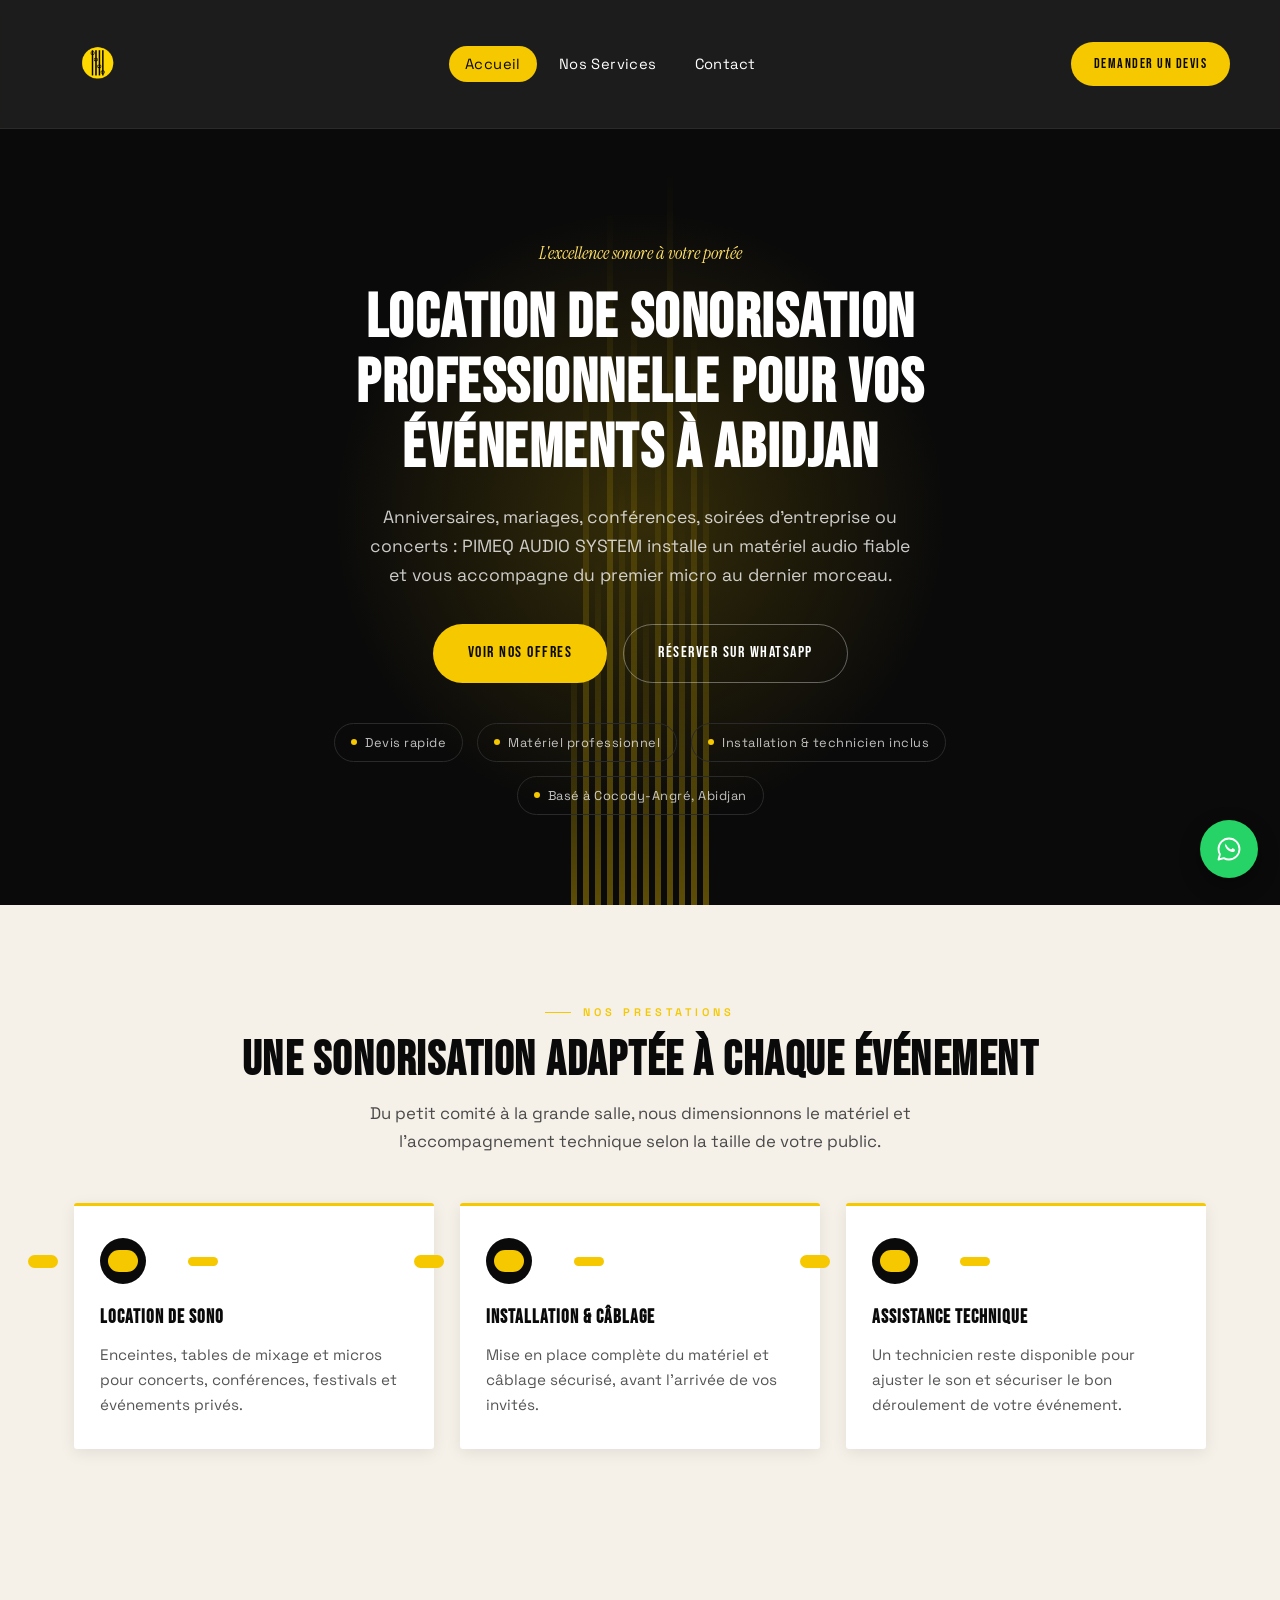
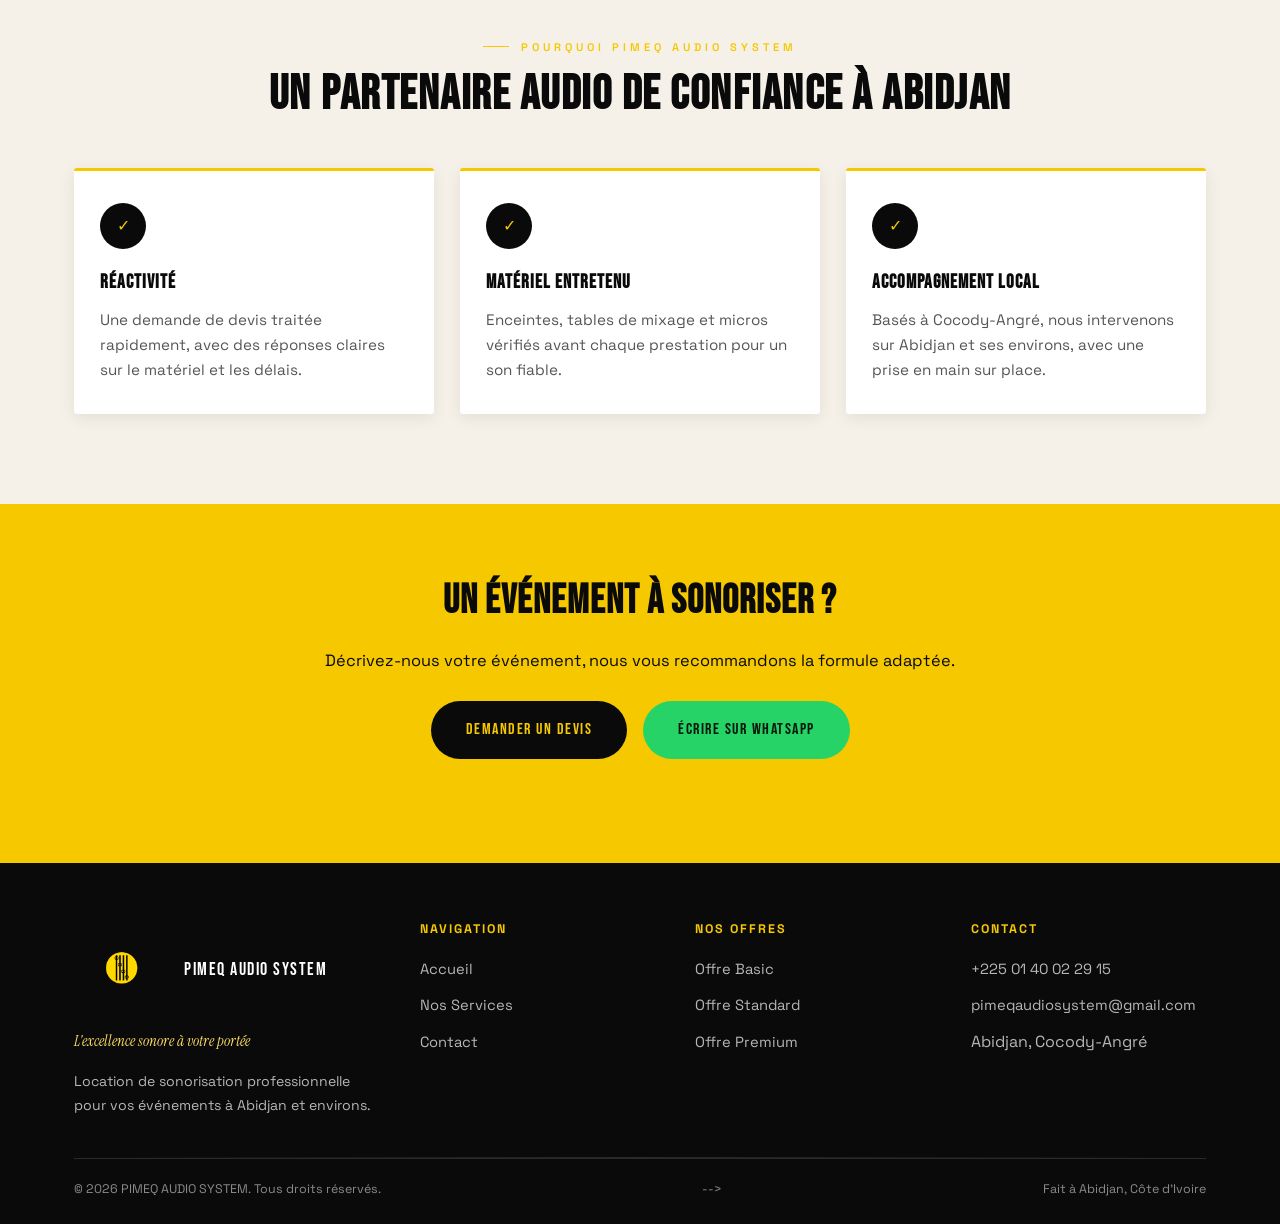
==== commit 501b8b08: "Uncomment footer copyright notice" ====
--- a/index.html
+++ b/index.html
@@ -270,7 +270,7 @@
     </div>
     <div class="divider"></div>
     <div class="footer-bottom">
-      <!-- <span>© <span data-year></span> PIMEQ AUDIO SYSTEM. Tous droits réservés. · <a href="charte-graphique.html">Charte graphique</a></span> -->
+<span>© <span data-year></span> PIMEQ AUDIO SYSTEM. Tous droits réservés.</span> -->
       <span>Fait à Abidjan, Côte d'Ivoire</span>
     </div>
   </div>
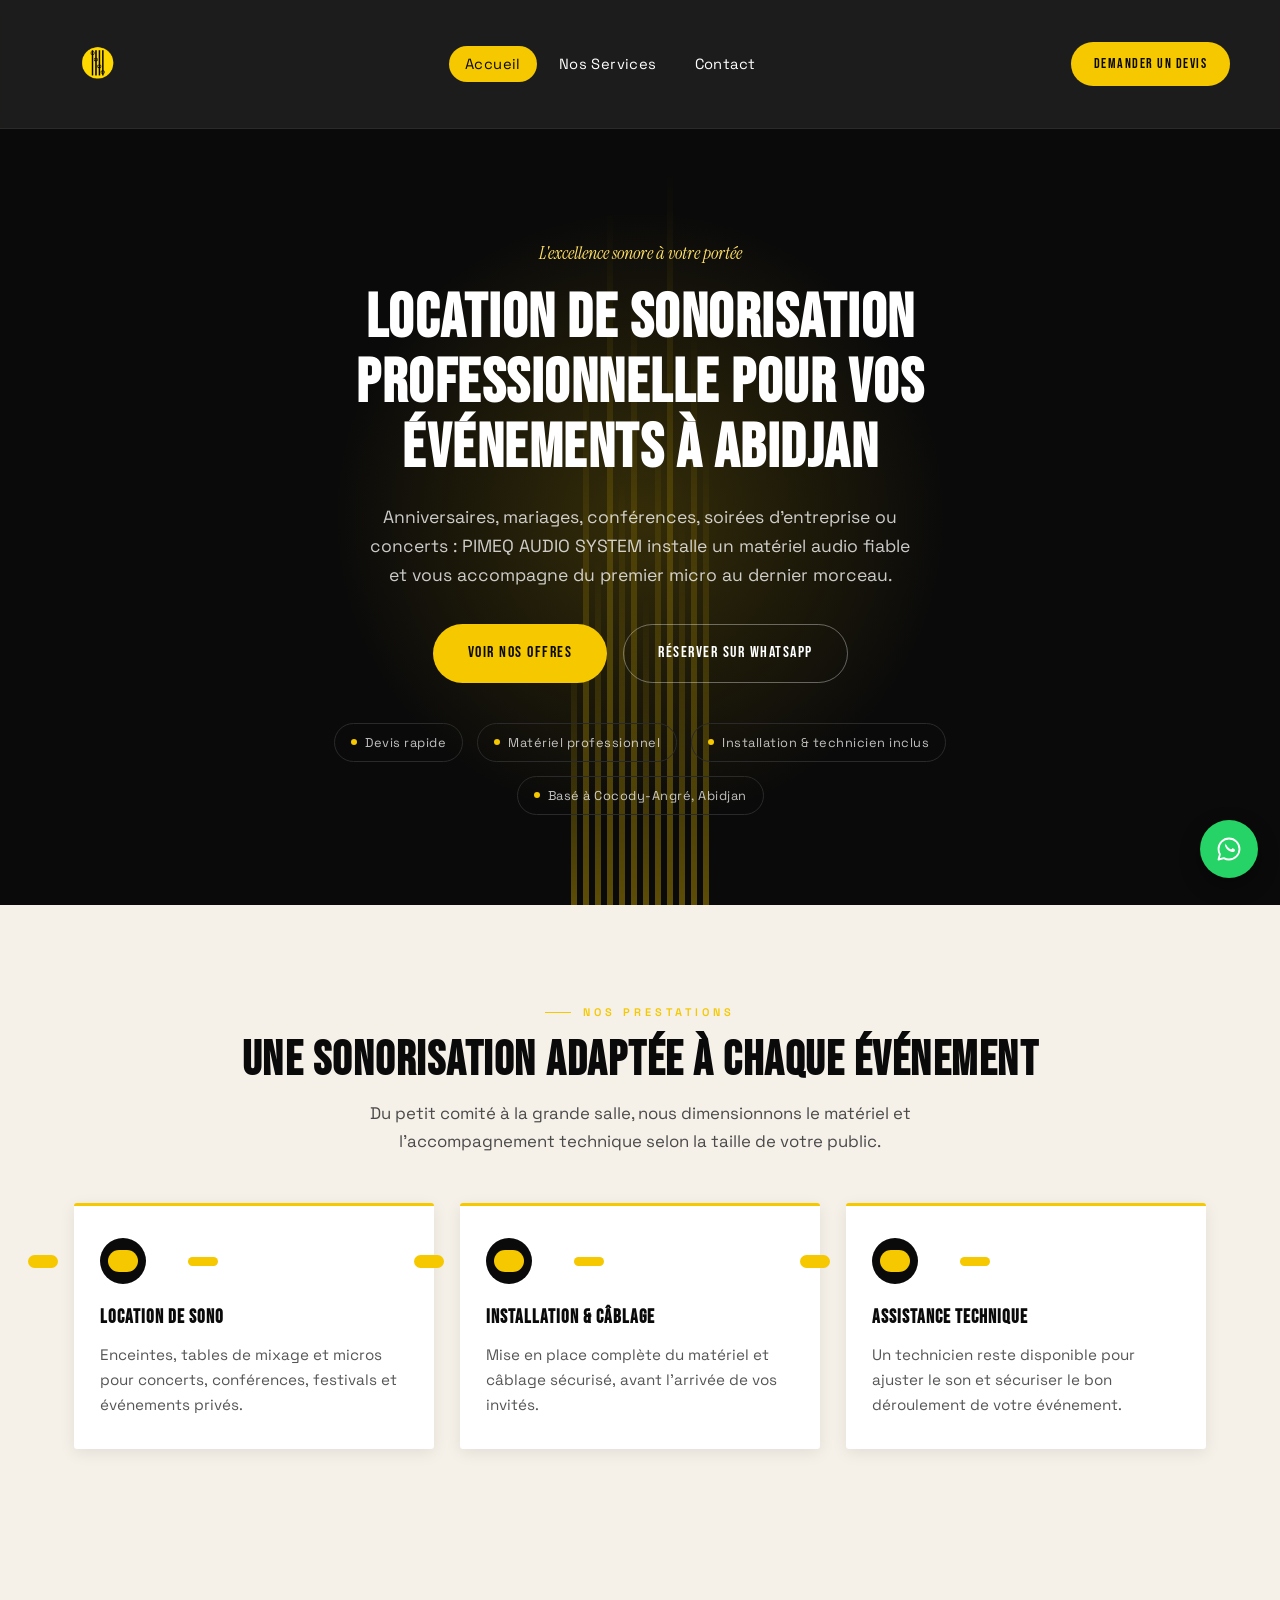
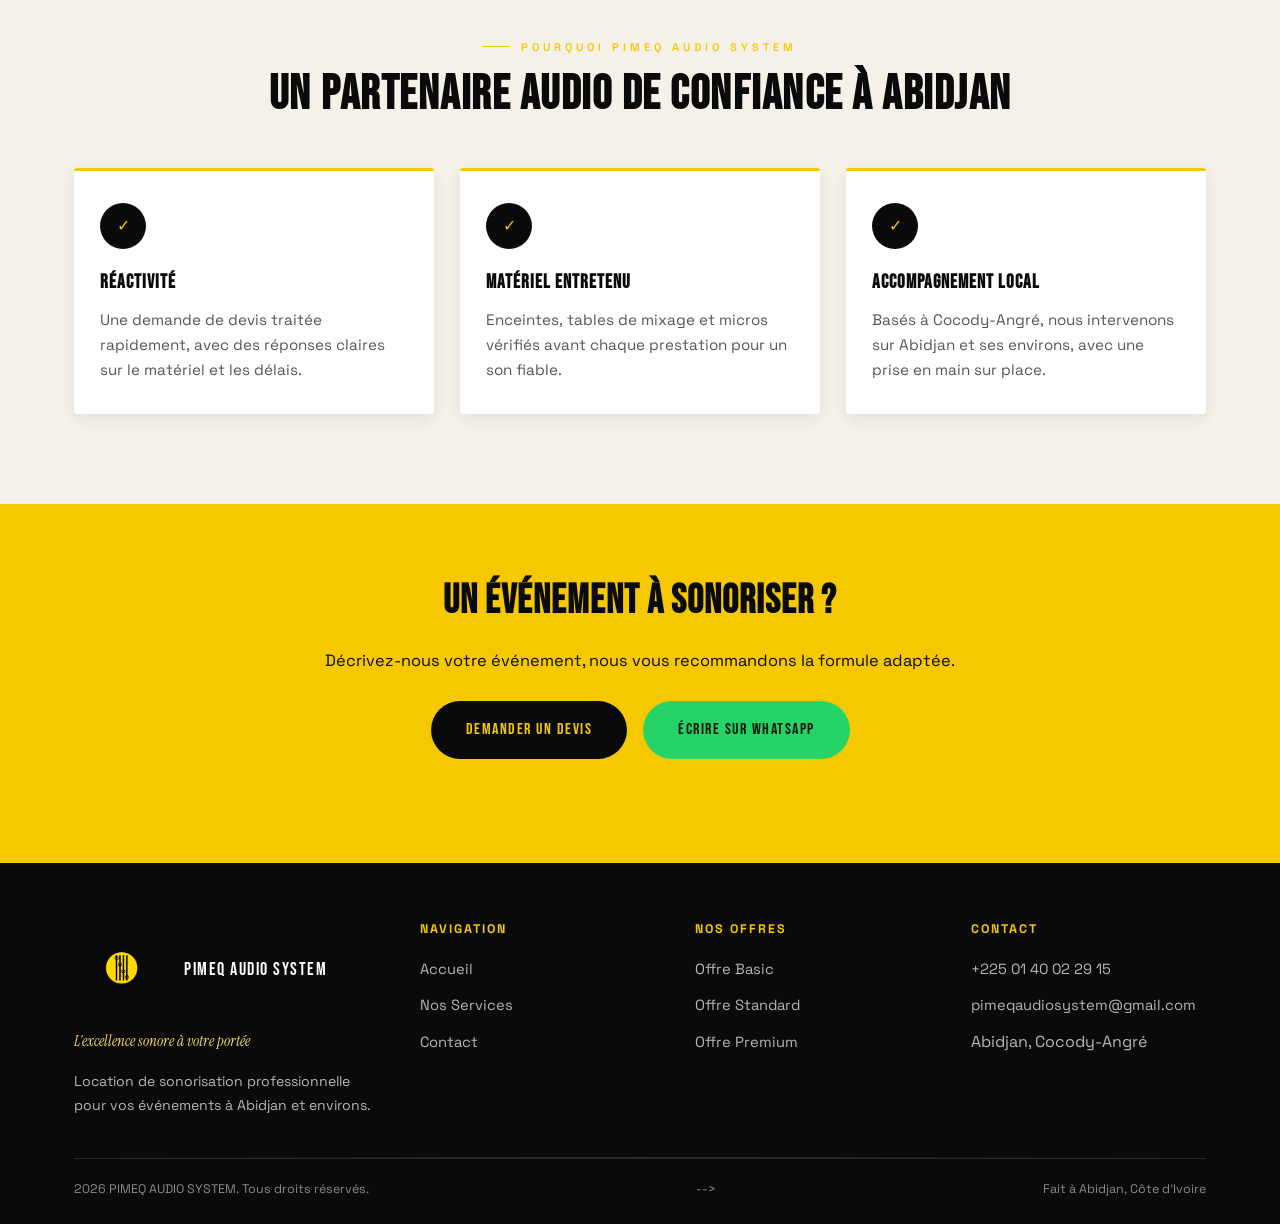
==== commit 1eb3bfc3: "Fix footer copyright span formatting" ====
--- a/index.html
+++ b/index.html
@@ -270,7 +270,7 @@
     </div>
     <div class="divider"></div>
     <div class="footer-bottom">
-<span>© <span data-year></span> PIMEQ AUDIO SYSTEM. Tous droits réservés.</span> -->
+    <span> <span data-year></span> PIMEQ AUDIO SYSTEM. Tous droits réservés.</span> -->
       <span>Fait à Abidjan, Côte d'Ivoire</span>
     </div>
   </div>
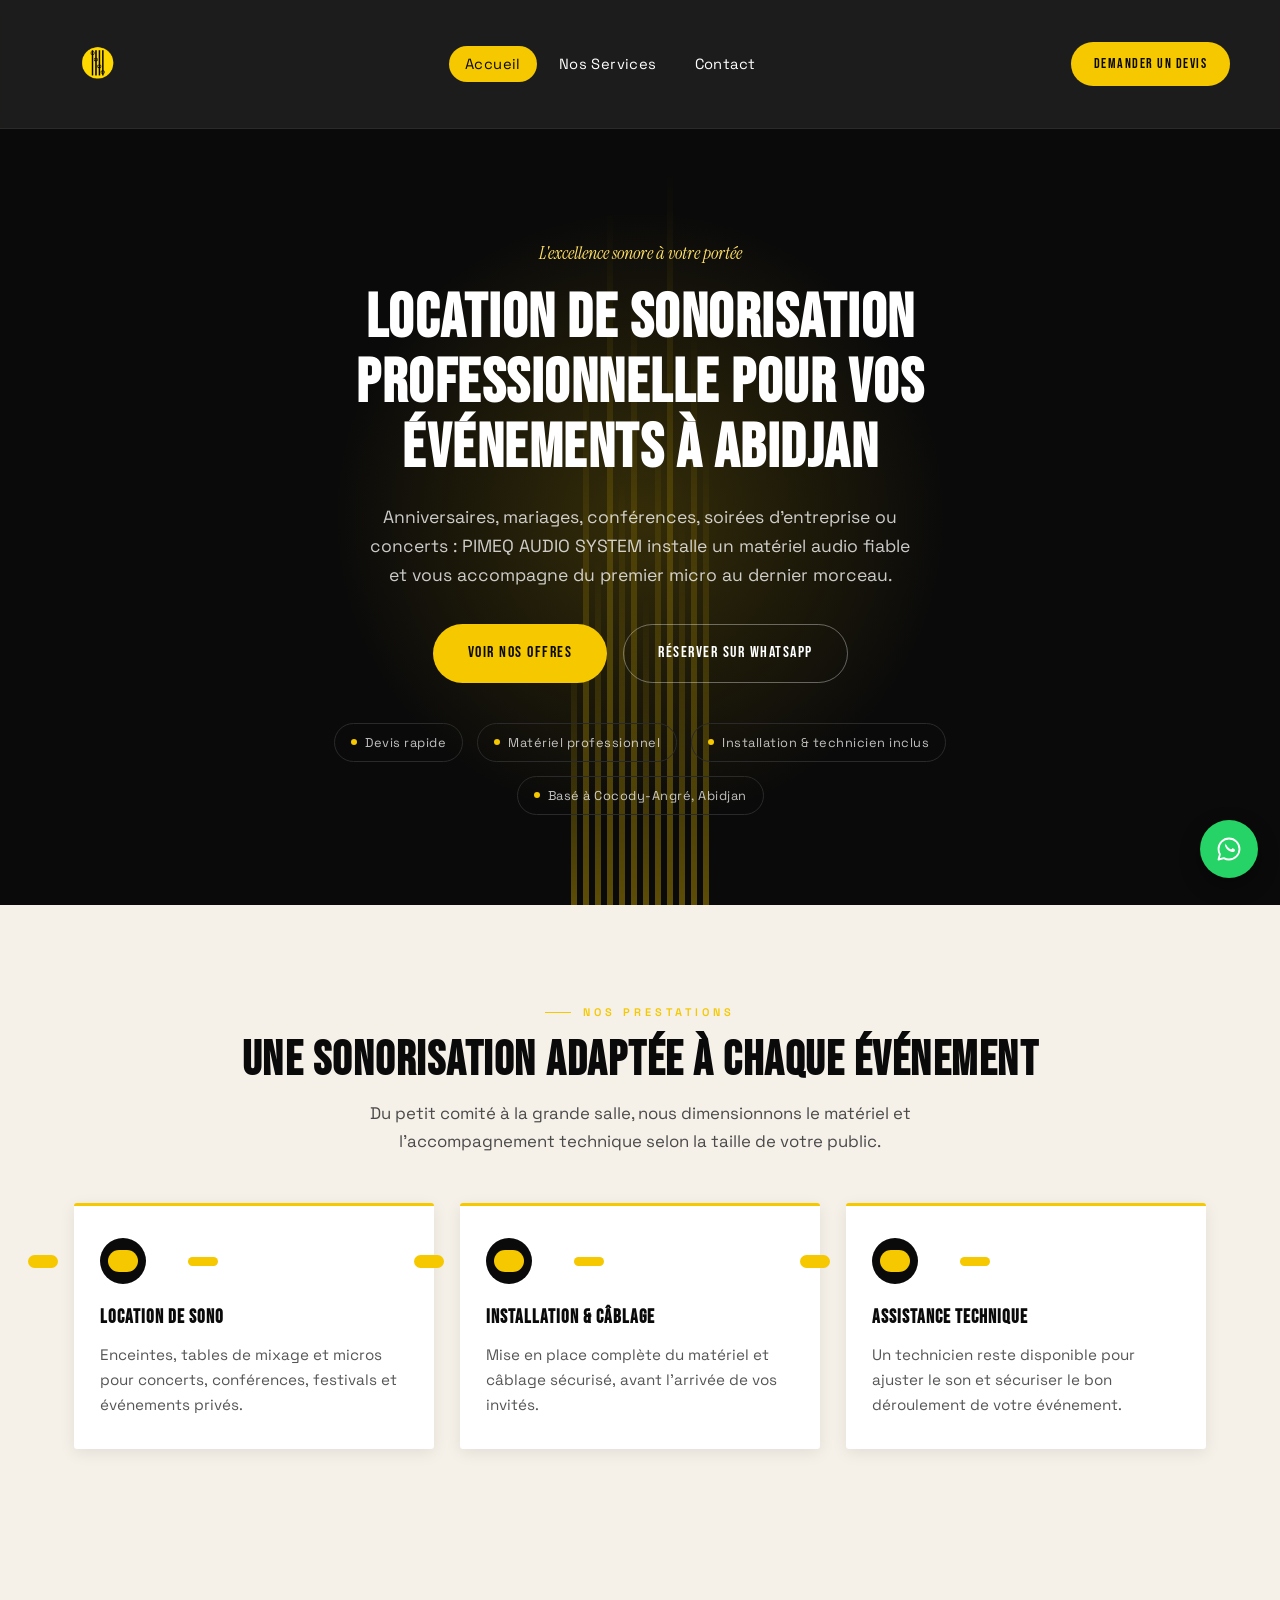
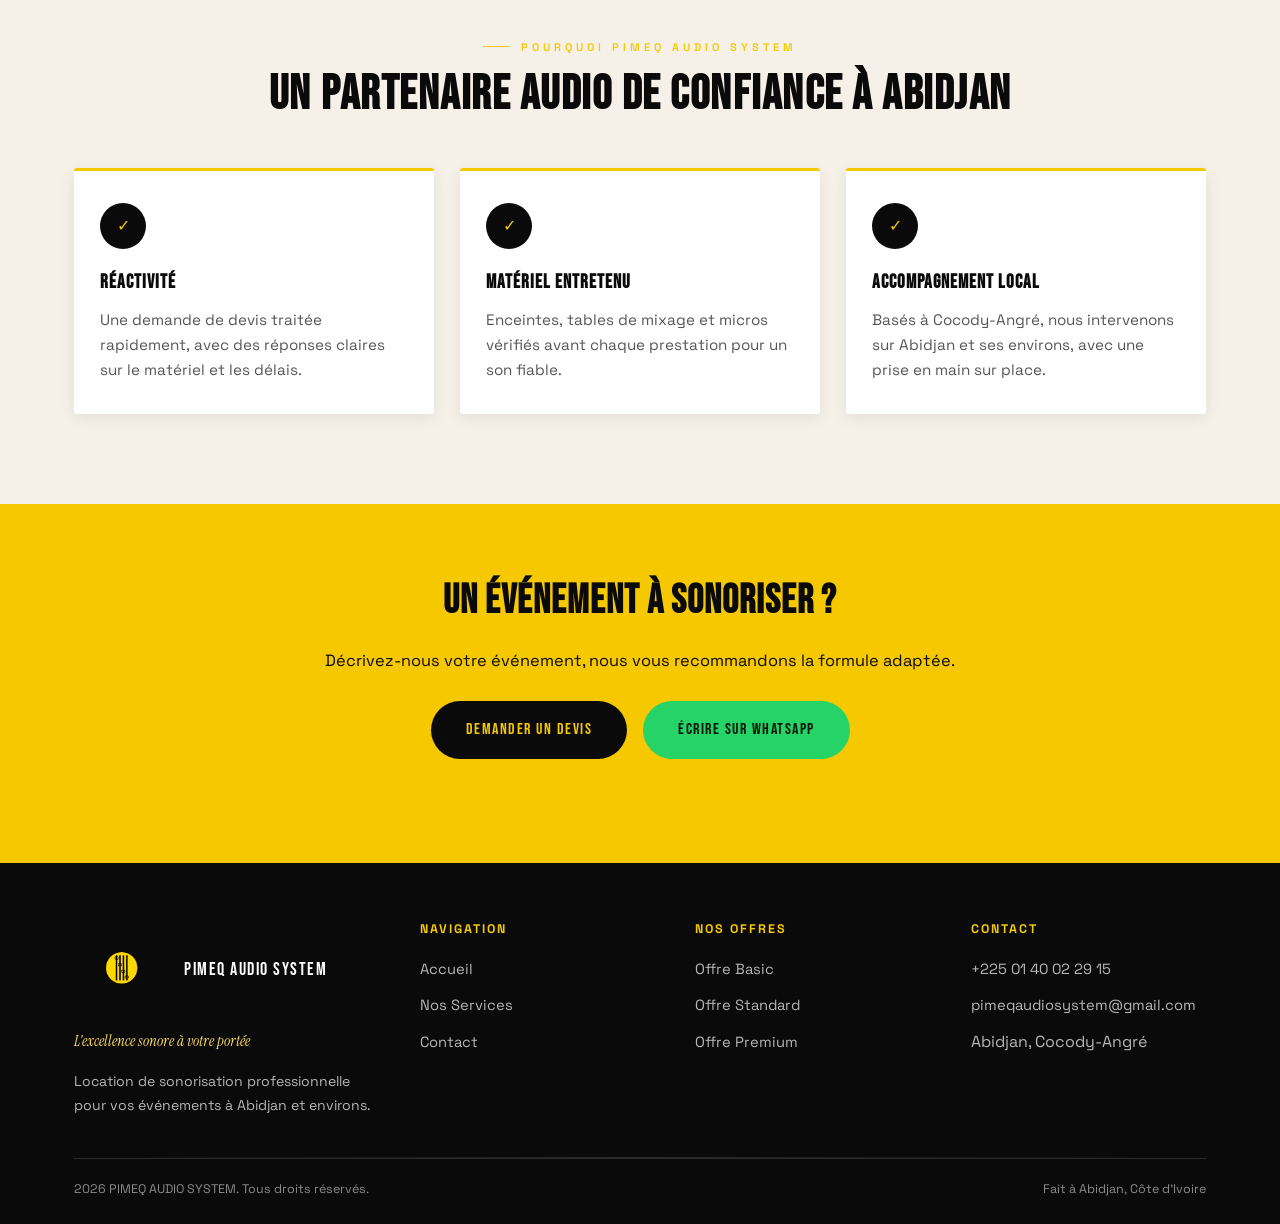
==== commit 0cb3bb15: "Update index.html" ====
--- a/index.html
+++ b/index.html
@@ -270,7 +270,7 @@
     </div>
     <div class="divider"></div>
     <div class="footer-bottom">
-    <span> <span data-year></span> PIMEQ AUDIO SYSTEM. Tous droits réservés.</span> -->
+    <span> <span data-year></span> PIMEQ AUDIO SYSTEM. Tous droits réservés.</span>
       <span>Fait à Abidjan, Côte d'Ivoire</span>
     </div>
   </div>
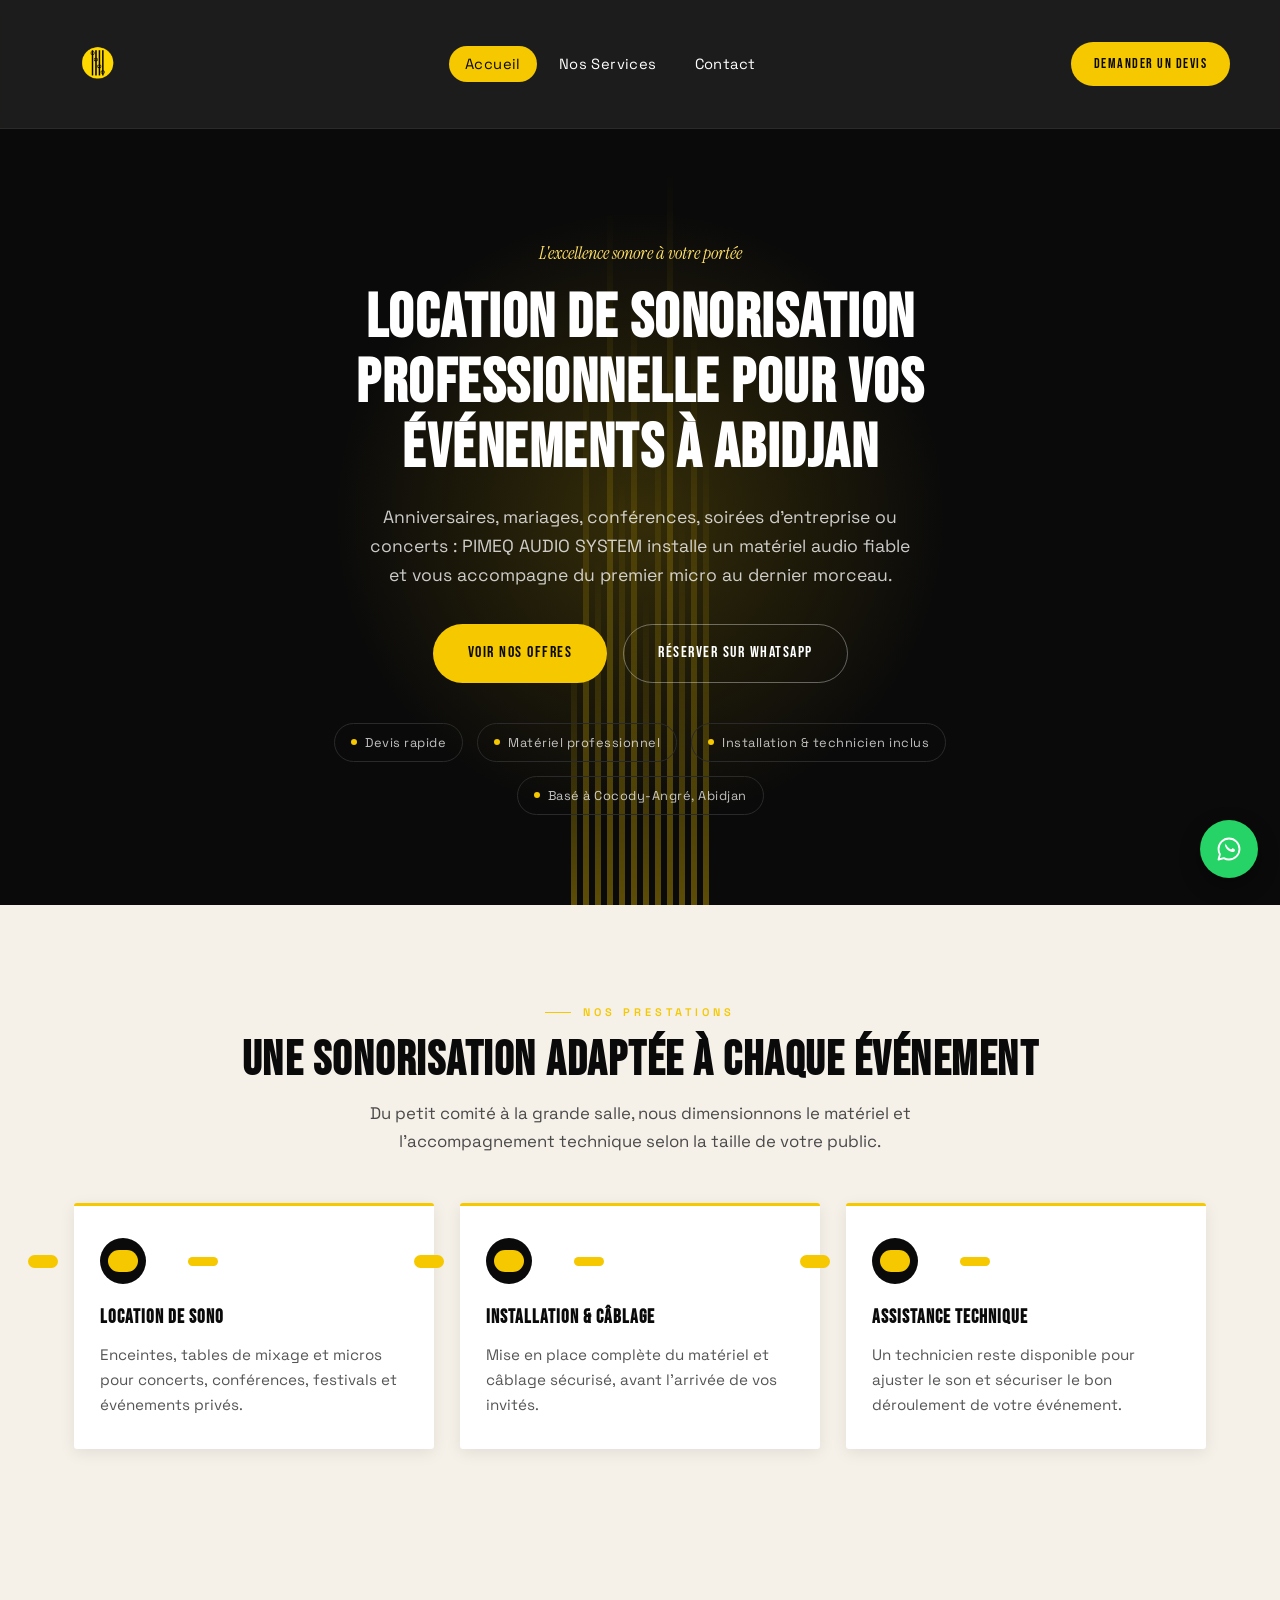
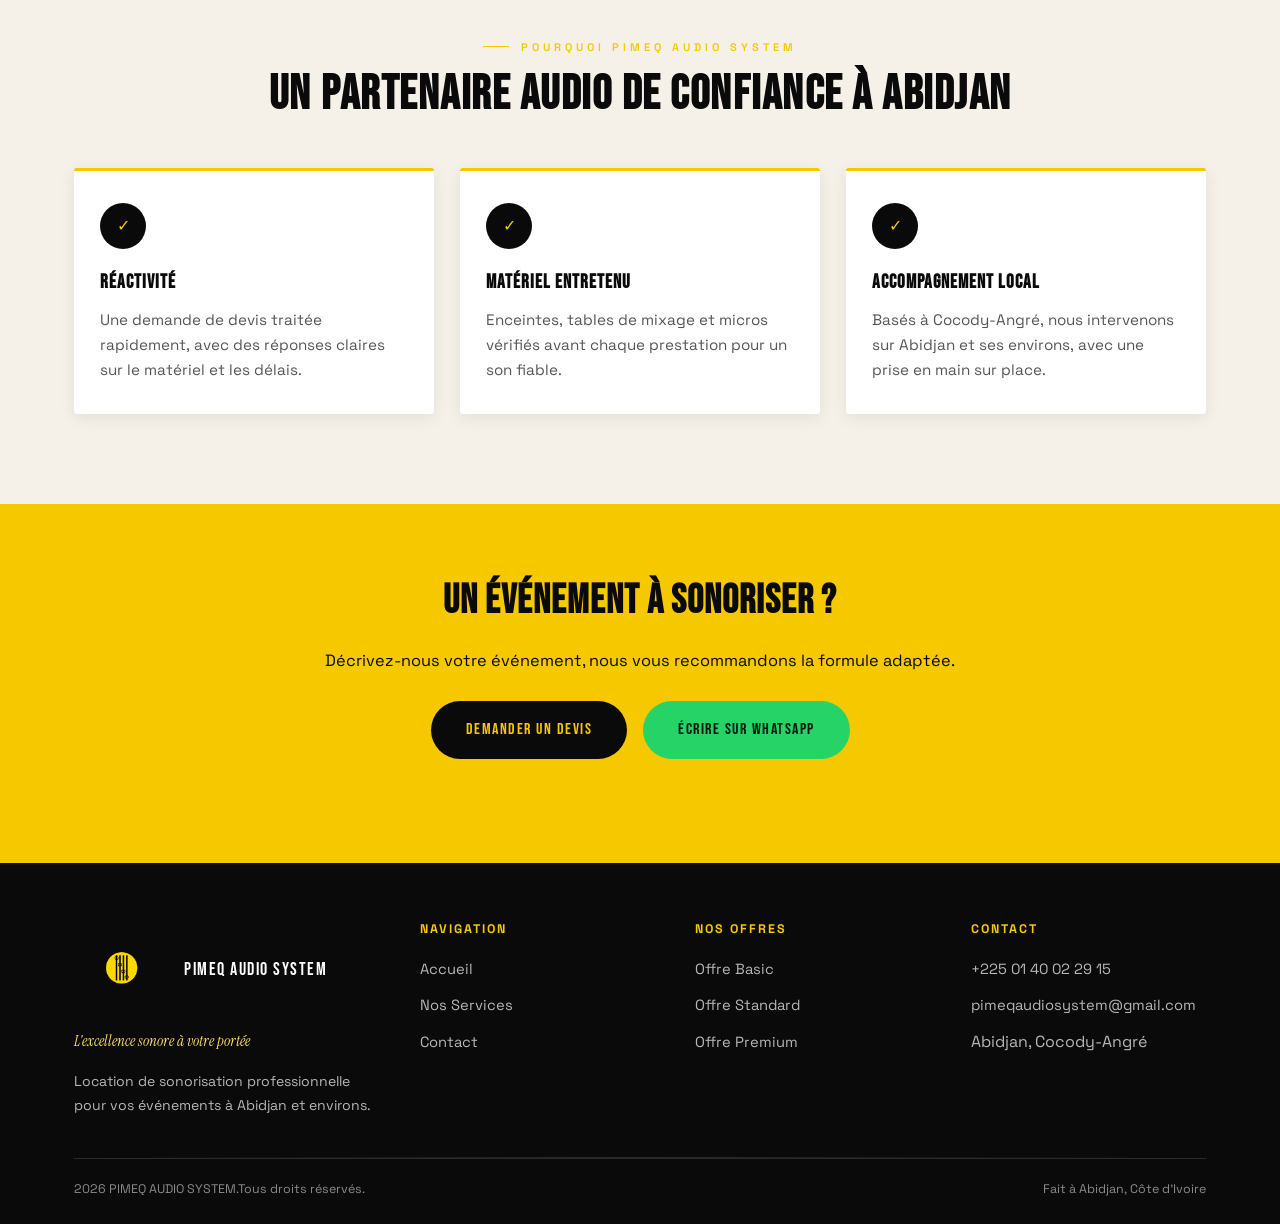
==== commit 5df6af1d: "Remove space in footer text" ====
--- a/index.html
+++ b/index.html
@@ -270,7 +270,7 @@
     </div>
     <div class="divider"></div>
     <div class="footer-bottom">
-    <span> <span data-year></span> PIMEQ AUDIO SYSTEM. Tous droits réservés.</span>
+    <span> <span data-year></span> PIMEQ AUDIO SYSTEM.Tous droits réservés.</span>
       <span>Fait à Abidjan, Côte d'Ivoire</span>
     </div>
   </div>
